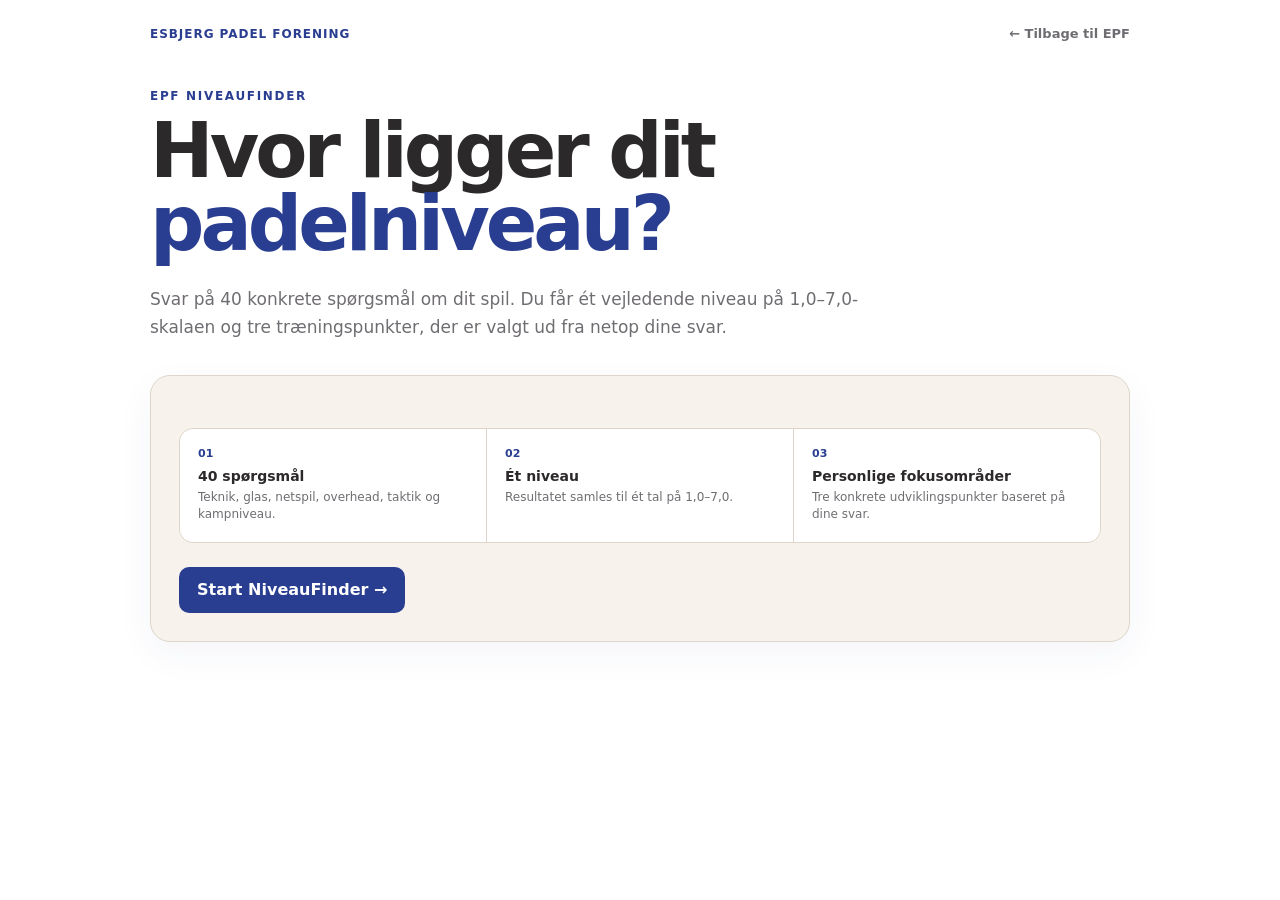
==== niveau/index.html @ 3cb54f44 "Add EPF NiveauFinder app shell" ====
<!doctype html>
<html lang="da">
<head>
  <meta charset="UTF-8">
  <meta name="viewport" content="width=device-width, initial-scale=1.0">
  <title>EPF NiveauFinder</title>
  <meta name="description" content="Find dit vejledende padelniveau på 1-7 skalaen og få personlige træningspunkter.">
  <style>
    :root{--ink:#2C292A;--navy:#2A3E91;--sky:#98B4DF;--cream:#F0ECE5;--sand:#D6CCBB;--soft:#F7F3EC;--line:#DDD5CA;--white:#fff;--muted:#706D72}
    *{box-sizing:border-box}html{scroll-behavior:smooth}body{margin:0;background:#fff;color:var(--ink);font-family:Inter,ui-sans-serif,system-ui,-apple-system,BlinkMacSystemFont,"Segoe UI",sans-serif}
    button,a{font:inherit}.shell{width:min(980px,calc(100% - 30px));margin:auto;padding:26px 0 50px}
    .topbar{display:flex;justify-content:space-between;align-items:center;gap:20px;margin-bottom:36px}.brand{font-weight:850;letter-spacing:.08em;color:var(--navy);font-size:12px;text-transform:uppercase}.back{color:var(--muted);text-decoration:none;font-size:13px;font-weight:700}
    .hero{padding:12px 0 34px}.kicker{margin:0 0 12px;color:var(--navy);font-size:12px;font-weight:850;letter-spacing:.14em;text-transform:uppercase}.hero h1{margin:0;max-width:820px;font-size:clamp(44px,7vw,76px);line-height:.96;letter-spacing:-.052em}.hero h1 span{display:block;color:var(--navy)}.intro{max-width:710px;margin:24px 0 0;color:var(--muted);font-size:17px;line-height:1.65}
    .start-card,.quiz-card,.result-card{background:var(--soft);border:1px solid var(--line);border-radius:20px;padding:28px;box-shadow:0 12px 36px rgba(42,62,145,.05)}
    .start-grid{display:grid;grid-template-columns:repeat(3,1fr);gap:1px;margin:24px 0;background:var(--line);border:1px solid var(--line);border-radius:14px;overflow:hidden}.start-grid>div{background:#fff;padding:18px}.num{display:block;color:var(--navy);font-size:11px;font-weight:850;margin-bottom:8px}.start-grid strong{display:block;font-size:14px;margin-bottom:5px}.start-grid p{margin:0;color:var(--muted);font-size:12px;line-height:1.45}
    .primary,.secondary{display:inline-flex;align-items:center;justify-content:center;min-height:46px;border-radius:10px;padding:0 18px;border:0;font-weight:800;cursor:pointer}.primary{background:var(--navy);color:#fff}.secondary{background:#fff;color:var(--ink);border:1px solid var(--line)}
    .quiz{display:none}.progress-head{display:flex;justify-content:space-between;gap:20px;align-items:center;margin-bottom:10px;color:var(--muted);font-size:12px;font-weight:750}.progress{height:7px;background:#E8E2D8;border-radius:999px;overflow:hidden;margin-bottom:26px}.progress>div{height:100%;background:var(--navy);width:0;transition:width .2s ease}.question-kicker{color:var(--navy);font-size:11px;font-weight:850;text-transform:uppercase;letter-spacing:.1em}.question{margin:7px 0 22px;font-size:clamp(24px,4vw,36px);line-height:1.15;letter-spacing:-.025em}.answers{display:grid;gap:9px}.answer{width:100%;text-align:left;padding:15px 16px;background:#fff;border:1px solid var(--line);border-radius:12px;color:var(--ink);font-size:14px;line-height:1.45;cursor:pointer;transition:.12s}.answer:hover{border-color:var(--sky);transform:translateY(-1px)}.answer.selected{border-color:var(--navy);box-shadow:0 0 0 2px rgba(42,62,145,.09);background:#F0F4FB}.quiz-nav{display:flex;justify-content:space-between;gap:10px;margin-top:22px}.quiz-nav button:disabled{opacity:.35;cursor:not-allowed}
    .result{display:none}.result-top{text-align:center;padding:10px 0 24px}.result-label{color:var(--navy);font-size:12px;font-weight:850;letter-spacing:.14em;text-transform:uppercase}.score{margin:7px 0 2px;font-size:clamp(76px,14vw,132px);line-height:.9;font-weight:900;letter-spacing:-.07em;color:var(--navy)}.score-sub{font-size:14px;color:var(--muted);font-weight:700}.result-title{font-size:28px;margin:22px 0 8px}.result-text{max-width:680px;margin:0 auto;color:var(--muted);line-height:1.65}
    .focus-title{margin:30px 0 12px;font-size:20px}.focus-list{display:grid;gap:10px}.focus{background:#fff;border:1px solid var(--line);border-radius:14px;padding:18px}.focus .num{margin-bottom:7px}.focus h3{margin:0 0 7px;font-size:16px}.focus p{margin:0;color:var(--muted);font-size:13px;line-height:1.55}.result-actions{display:flex;flex-wrap:wrap;gap:9px;margin-top:24px}.note{margin-top:16px;color:#8A8580;font-size:11px;line-height:1.5}
    @media(max-width:760px){.shell{width:min(100% - 20px,980px);padding-top:18px}.topbar{margin-bottom:22px}.hero{padding-top:4px}.intro{font-size:15px}.start-grid{grid-template-columns:1fr}.start-card,.quiz-card,.result-card{padding:20px}.quiz-nav{position:sticky;bottom:8px;background:rgba(247,243,236,.94);padding-top:10px}.result-actions{display:grid}.result-actions>*{width:100%}}
  </style>
</head>
<body>
  <main class="shell">
    <div class="topbar"><div class="brand">Esbjerg Padel Forening</div><a class="back" href="https://www.esbjergpadelforening.dk/">← Tilbage til EPF</a></div>

    <section id="introView">
      <div class="hero">
        <p class="kicker">EPF NIVEAUFINDER</p>
        <h1>Hvor ligger dit <span>padelniveau?</span></h1>
        <p class="intro">Svar på 40 konkrete spørgsmål om dit spil. Du får ét vejledende niveau på 1,0–7,0-skalaen og tre træningspunkter, der er valgt ud fra netop dine svar.</p>
      </div>
      <div class="start-card">
        <div class="start-grid">
          <div><span class="num">01</span><strong>40 spørgsmål</strong><p>Teknik, glas, netspil, overhead, taktik og kampniveau.</p></div>
          <div><span class="num">02</span><strong>Ét niveau</strong><p>Resultatet samles til ét tal på 1,0–7,0.</p></div>
          <div><span class="num">03</span><strong>Personlige fokusområder</strong><p>Tre konkrete udviklingspunkter baseret på dine svar.</p></div>
        </div>
        <button id="startBtn" class="primary">Start NiveauFinder →</button>
      </div>
    </section>

    <section id="quizView" class="quiz">
      <div class="quiz-card">
        <div class="progress-head"><span id="progressText">Spørgsmål 1 af 40</span><span id="progressPct">3%</span></div>
        <div class="progress"><div id="progressBar"></div></div>
        <div class="question-kicker" id="questionCategory"></div>
        <h2 class="question" id="questionText"></h2>
        <div class="answers" id="answers"></div>
        <div class="quiz-nav"><button id="prevBtn" class="secondary">← Tilbage</button><button id="nextBtn" class="primary" disabled>Næste →</button></div>
      </div>
    </section>

    <section id="resultView" class="result">
      <div class="result-card">
        <div class="result-top">
          <div class="result-label">Dit vejledende padelniveau</div>
          <div id="score" class="score">0,0</div>
          <div class="score-sub">ud af 7,0</div>
          <h2 id="resultTitle" class="result-title"></h2>
          <p id="resultText" class="result-text"></p>
        </div>
        <h3 class="focus-title">Dine vigtigste træningspunkter</h3>
        <div id="focusList" class="focus-list"></div>
        <div class="result-actions">
          <button id="restartBtn" class="secondary">Tag testen igen</button>
          <a class="primary" href="https://epf-turneringsfinder.vercel.app/">Find en turnering →</a>
        </div>
        <p class="note">NiveauFinder er vejledende og bygger på dine egne svar. Resultatet er ikke en officiel vurdering fra Dansk Padel Forbund og kan ikke erstatte en vurdering fra en træner.</p>
      </div>
    </section>
  </main>
  <script src="./app.js"></script>
</body>
</html>
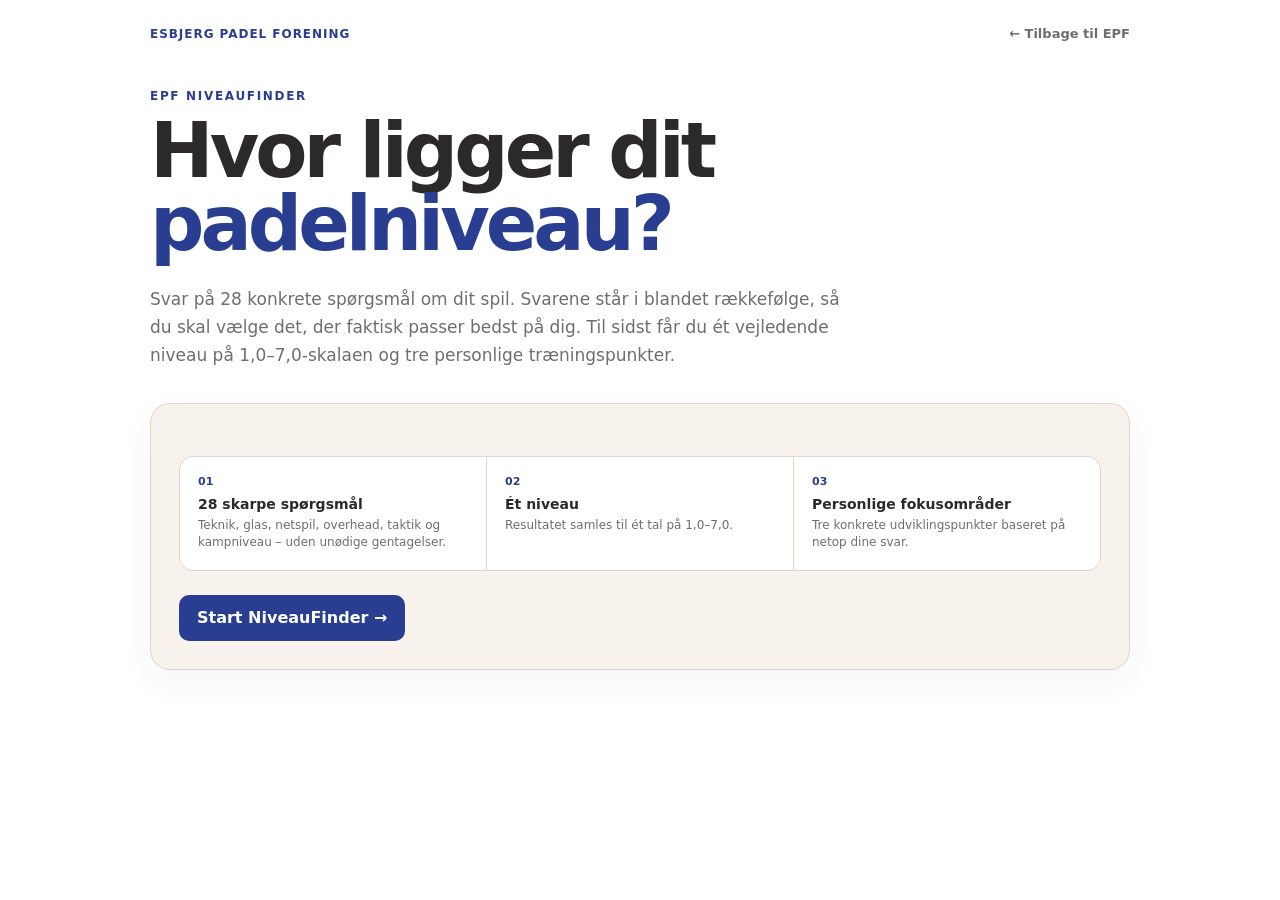
==== commit 09ca08d4: "Update NiveauFinder copy for shorter mixed-answer quiz" ====
--- a/niveau/index.html
+++ b/niveau/index.html
@@ -13,7 +13,7 @@
     .hero{padding:12px 0 34px}.kicker{margin:0 0 12px;color:var(--navy);font-size:12px;font-weight:850;letter-spacing:.14em;text-transform:uppercase}.hero h1{margin:0;max-width:820px;font-size:clamp(44px,7vw,76px);line-height:.96;letter-spacing:-.052em}.hero h1 span{display:block;color:var(--navy)}.intro{max-width:710px;margin:24px 0 0;color:var(--muted);font-size:17px;line-height:1.65}
     .start-card,.quiz-card,.result-card{background:var(--soft);border:1px solid var(--line);border-radius:20px;padding:28px;box-shadow:0 12px 36px rgba(42,62,145,.05)}
     .start-grid{display:grid;grid-template-columns:repeat(3,1fr);gap:1px;margin:24px 0;background:var(--line);border:1px solid var(--line);border-radius:14px;overflow:hidden}.start-grid>div{background:#fff;padding:18px}.num{display:block;color:var(--navy);font-size:11px;font-weight:850;margin-bottom:8px}.start-grid strong{display:block;font-size:14px;margin-bottom:5px}.start-grid p{margin:0;color:var(--muted);font-size:12px;line-height:1.45}
-    .primary,.secondary{display:inline-flex;align-items:center;justify-content:center;min-height:46px;border-radius:10px;padding:0 18px;border:0;font-weight:800;cursor:pointer}.primary{background:var(--navy);color:#fff}.secondary{background:#fff;color:var(--ink);border:1px solid var(--line)}
+    .primary,.secondary{display:inline-flex;align-items:center;justify-content:center;min-height:46px;border-radius:10px;padding:0 18px;border:0;font-weight:800;cursor:pointer;text-decoration:none}.primary{background:var(--navy);color:#fff}.secondary{background:#fff;color:var(--ink);border:1px solid var(--line)}
     .quiz{display:none}.progress-head{display:flex;justify-content:space-between;gap:20px;align-items:center;margin-bottom:10px;color:var(--muted);font-size:12px;font-weight:750}.progress{height:7px;background:#E8E2D8;border-radius:999px;overflow:hidden;margin-bottom:26px}.progress>div{height:100%;background:var(--navy);width:0;transition:width .2s ease}.question-kicker{color:var(--navy);font-size:11px;font-weight:850;text-transform:uppercase;letter-spacing:.1em}.question{margin:7px 0 22px;font-size:clamp(24px,4vw,36px);line-height:1.15;letter-spacing:-.025em}.answers{display:grid;gap:9px}.answer{width:100%;text-align:left;padding:15px 16px;background:#fff;border:1px solid var(--line);border-radius:12px;color:var(--ink);font-size:14px;line-height:1.45;cursor:pointer;transition:.12s}.answer:hover{border-color:var(--sky);transform:translateY(-1px)}.answer.selected{border-color:var(--navy);box-shadow:0 0 0 2px rgba(42,62,145,.09);background:#F0F4FB}.quiz-nav{display:flex;justify-content:space-between;gap:10px;margin-top:22px}.quiz-nav button:disabled{opacity:.35;cursor:not-allowed}
     .result{display:none}.result-top{text-align:center;padding:10px 0 24px}.result-label{color:var(--navy);font-size:12px;font-weight:850;letter-spacing:.14em;text-transform:uppercase}.score{margin:7px 0 2px;font-size:clamp(76px,14vw,132px);line-height:.9;font-weight:900;letter-spacing:-.07em;color:var(--navy)}.score-sub{font-size:14px;color:var(--muted);font-weight:700}.result-title{font-size:28px;margin:22px 0 8px}.result-text{max-width:680px;margin:0 auto;color:var(--muted);line-height:1.65}
     .focus-title{margin:30px 0 12px;font-size:20px}.focus-list{display:grid;gap:10px}.focus{background:#fff;border:1px solid var(--line);border-radius:14px;padding:18px}.focus .num{margin-bottom:7px}.focus h3{margin:0 0 7px;font-size:16px}.focus p{margin:0;color:var(--muted);font-size:13px;line-height:1.55}.result-actions{display:flex;flex-wrap:wrap;gap:9px;margin-top:24px}.note{margin-top:16px;color:#8A8580;font-size:11px;line-height:1.5}
@@ -28,13 +28,13 @@
       <div class="hero">
         <p class="kicker">EPF NIVEAUFINDER</p>
         <h1>Hvor ligger dit <span>padelniveau?</span></h1>
-        <p class="intro">Svar på 40 konkrete spørgsmål om dit spil. Du får ét vejledende niveau på 1,0–7,0-skalaen og tre træningspunkter, der er valgt ud fra netop dine svar.</p>
+        <p class="intro">Svar på 28 konkrete spørgsmål om dit spil. Svarene står i blandet rækkefølge, så du skal vælge det, der faktisk passer bedst på dig. Til sidst får du ét vejledende niveau på 1,0–7,0-skalaen og tre personlige træningspunkter.</p>
       </div>
       <div class="start-card">
         <div class="start-grid">
-          <div><span class="num">01</span><strong>40 spørgsmål</strong><p>Teknik, glas, netspil, overhead, taktik og kampniveau.</p></div>
+          <div><span class="num">01</span><strong>28 skarpe spørgsmål</strong><p>Teknik, glas, netspil, overhead, taktik og kampniveau – uden unødige gentagelser.</p></div>
           <div><span class="num">02</span><strong>Ét niveau</strong><p>Resultatet samles til ét tal på 1,0–7,0.</p></div>
-          <div><span class="num">03</span><strong>Personlige fokusområder</strong><p>Tre konkrete udviklingspunkter baseret på dine svar.</p></div>
+          <div><span class="num">03</span><strong>Personlige fokusområder</strong><p>Tre konkrete udviklingspunkter baseret på netop dine svar.</p></div>
         </div>
         <button id="startBtn" class="primary">Start NiveauFinder →</button>
       </div>
@@ -42,7 +42,7 @@
 
     <section id="quizView" class="quiz">
       <div class="quiz-card">
-        <div class="progress-head"><span id="progressText">Spørgsmål 1 af 40</span><span id="progressPct">3%</span></div>
+        <div class="progress-head"><span id="progressText">Spørgsmål 1 af 28</span><span id="progressPct">4%</span></div>
         <div class="progress"><div id="progressBar"></div></div>
         <div class="question-kicker" id="questionCategory"></div>
         <h2 class="question" id="questionText"></h2>
@@ -64,7 +64,7 @@
         <div id="focusList" class="focus-list"></div>
         <div class="result-actions">
           <button id="restartBtn" class="secondary">Tag testen igen</button>
-          <a class="primary" href="https://epf-turneringsfinder.vercel.app/">Find en turnering →</a>
+          <a id="tournamentLink" class="primary" href="https://epf-turneringsfinder.vercel.app/">Find turneringer →</a>
         </div>
         <p class="note">NiveauFinder er vejledende og bygger på dine egne svar. Resultatet er ikke en officiel vurdering fra Dansk Padel Forbund og kan ikke erstatte en vurdering fra en træner.</p>
       </div>
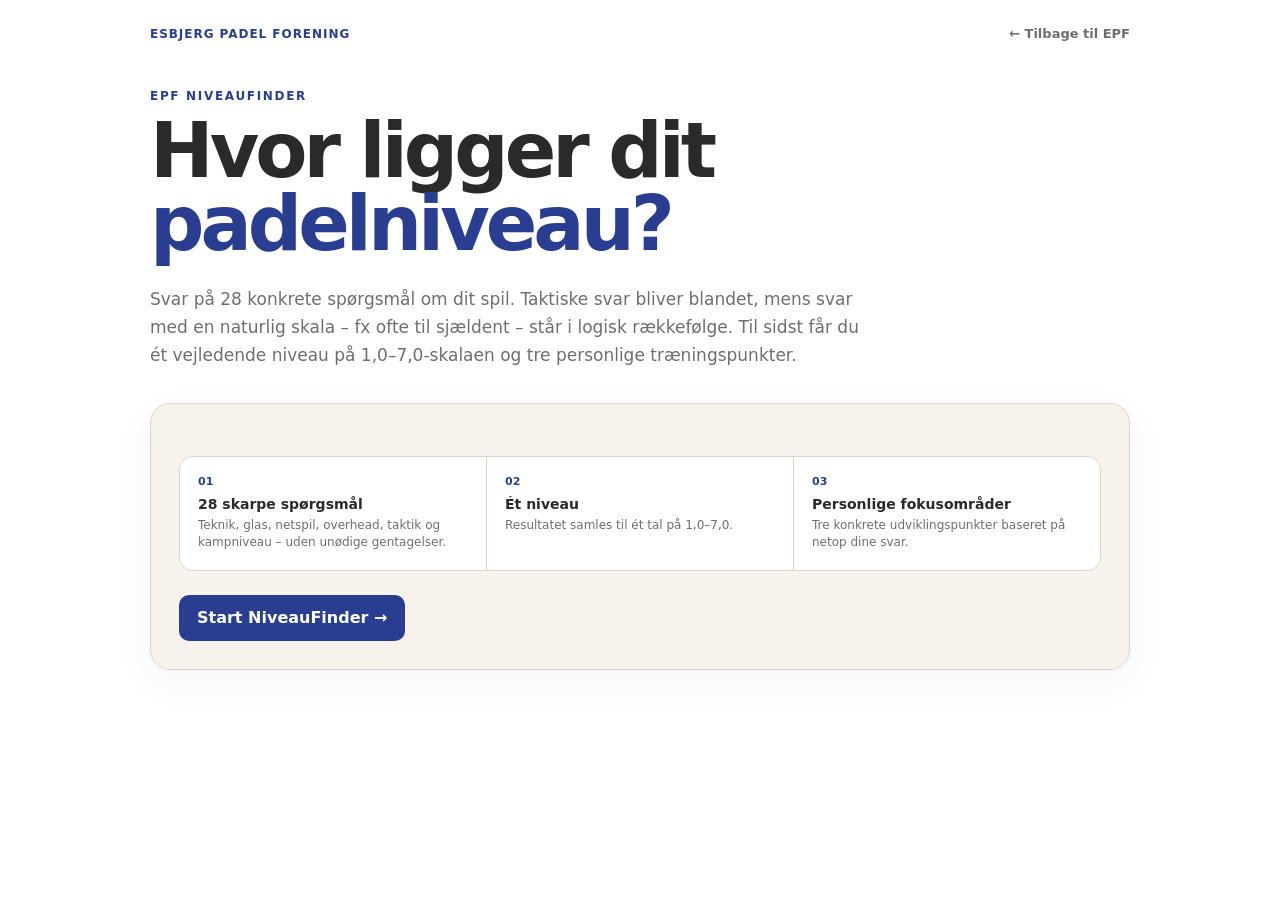
==== commit 8e55c67d: "Load ordered scale answers in NiveauFinder" ====
--- a/niveau/index.html
+++ b/niveau/index.html
@@ -28,7 +28,7 @@
       <div class="hero">
         <p class="kicker">EPF NIVEAUFINDER</p>
         <h1>Hvor ligger dit <span>padelniveau?</span></h1>
-        <p class="intro">Svar på 28 konkrete spørgsmål om dit spil. Svarene står i blandet rækkefølge, så du skal vælge det, der faktisk passer bedst på dig. Til sidst får du ét vejledende niveau på 1,0–7,0-skalaen og tre personlige træningspunkter.</p>
+        <p class="intro">Svar på 28 konkrete spørgsmål om dit spil. Taktiske svar bliver blandet, mens svar med en naturlig skala – fx ofte til sjældent – står i logisk rækkefølge. Til sidst får du ét vejledende niveau på 1,0–7,0-skalaen og tre personlige træningspunkter.</p>
       </div>
       <div class="start-card">
         <div class="start-grid">
@@ -71,5 +71,6 @@
     </section>
   </main>
   <script src="./app.js"></script>
+  <script src="./order.js"></script>
 </body>
 </html>
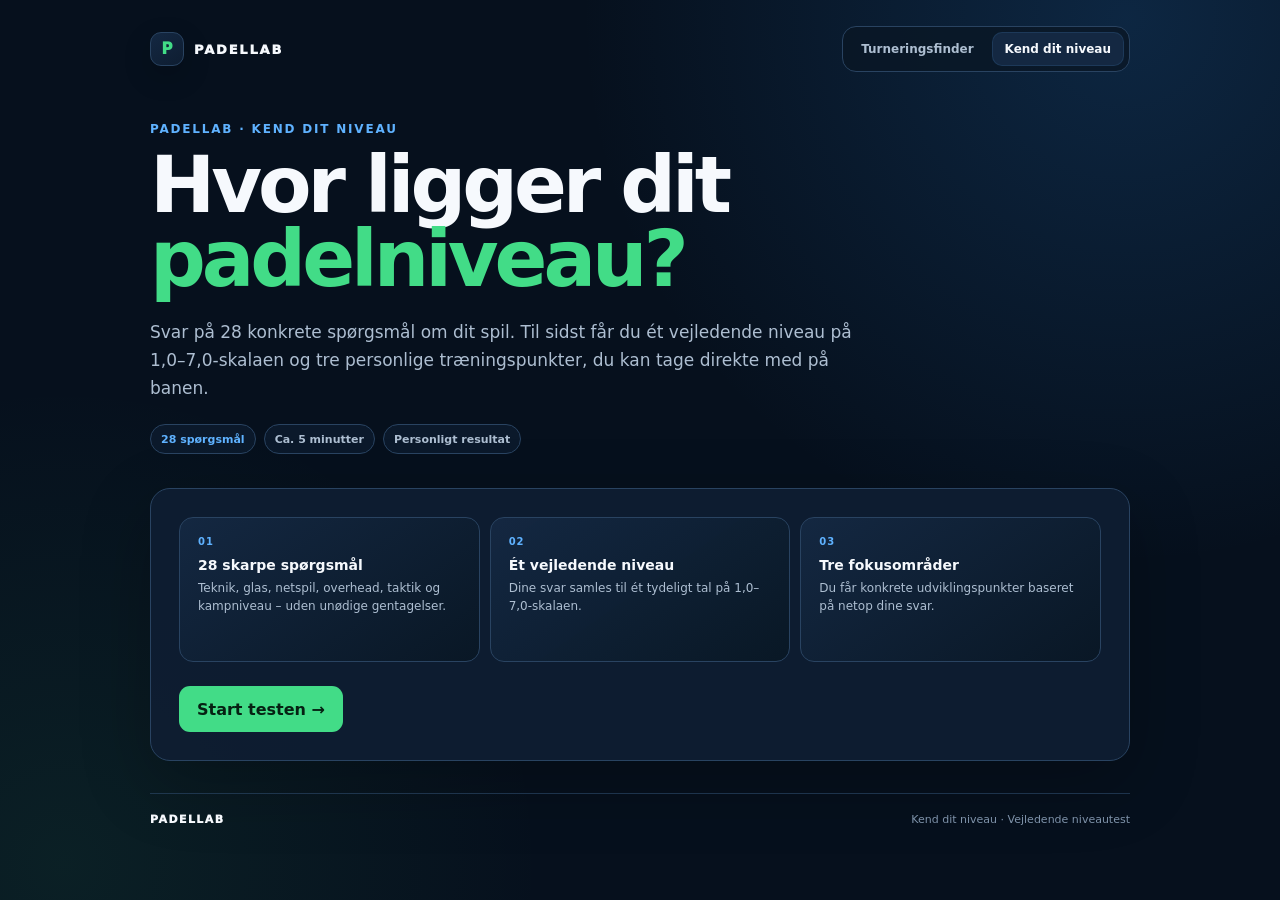
==== commit 438899bf: "Brand level finder as Padellab" ====
--- a/niveau/index.html
+++ b/niveau/index.html
@@ -3,40 +3,52 @@
 <head>
   <meta charset="UTF-8">
   <meta name="viewport" content="width=device-width, initial-scale=1.0">
-  <title>EPF NiveauFinder</title>
+  <title>Kend dit niveau | Padellab</title>
   <meta name="description" content="Find dit vejledende padelniveau på 1-7 skalaen og få personlige træningspunkter.">
+  <meta name="theme-color" content="#06101d">
   <style>
-    :root{--ink:#2C292A;--navy:#2A3E91;--sky:#98B4DF;--cream:#F0ECE5;--sand:#D6CCBB;--soft:#F7F3EC;--line:#DDD5CA;--white:#fff;--muted:#706D72}
-    *{box-sizing:border-box}html{scroll-behavior:smooth}body{margin:0;background:#fff;color:var(--ink);font-family:Inter,ui-sans-serif,system-ui,-apple-system,BlinkMacSystemFont,"Segoe UI",sans-serif}
-    button,a{font:inherit}.shell{width:min(980px,calc(100% - 30px));margin:auto;padding:26px 0 50px}
-    .topbar{display:flex;justify-content:space-between;align-items:center;gap:20px;margin-bottom:36px}.brand{font-weight:850;letter-spacing:.08em;color:var(--navy);font-size:12px;text-transform:uppercase}.back{color:var(--muted);text-decoration:none;font-size:13px;font-weight:700}
-    .hero{padding:12px 0 34px}.kicker{margin:0 0 12px;color:var(--navy);font-size:12px;font-weight:850;letter-spacing:.14em;text-transform:uppercase}.hero h1{margin:0;max-width:820px;font-size:clamp(44px,7vw,76px);line-height:.96;letter-spacing:-.052em}.hero h1 span{display:block;color:var(--navy)}.intro{max-width:710px;margin:24px 0 0;color:var(--muted);font-size:17px;line-height:1.65}
-    .start-card,.quiz-card,.result-card{background:var(--soft);border:1px solid var(--line);border-radius:20px;padding:28px;box-shadow:0 12px 36px rgba(42,62,145,.05)}
-    .start-grid{display:grid;grid-template-columns:repeat(3,1fr);gap:1px;margin:24px 0;background:var(--line);border:1px solid var(--line);border-radius:14px;overflow:hidden}.start-grid>div{background:#fff;padding:18px}.num{display:block;color:var(--navy);font-size:11px;font-weight:850;margin-bottom:8px}.start-grid strong{display:block;font-size:14px;margin-bottom:5px}.start-grid p{margin:0;color:var(--muted);font-size:12px;line-height:1.45}
-    .primary,.secondary{display:inline-flex;align-items:center;justify-content:center;min-height:46px;border-radius:10px;padding:0 18px;border:0;font-weight:800;cursor:pointer;text-decoration:none}.primary{background:var(--navy);color:#fff}.secondary{background:#fff;color:var(--ink);border:1px solid var(--line)}
-    .quiz{display:none}.progress-head{display:flex;justify-content:space-between;gap:20px;align-items:center;margin-bottom:10px;color:var(--muted);font-size:12px;font-weight:750}.progress{height:7px;background:#E8E2D8;border-radius:999px;overflow:hidden;margin-bottom:26px}.progress>div{height:100%;background:var(--navy);width:0;transition:width .2s ease}.question-kicker{color:var(--navy);font-size:11px;font-weight:850;text-transform:uppercase;letter-spacing:.1em}.question{margin:7px 0 22px;font-size:clamp(24px,4vw,36px);line-height:1.15;letter-spacing:-.025em}.answers{display:grid;gap:9px}.answer{width:100%;text-align:left;padding:15px 16px;background:#fff;border:1px solid var(--line);border-radius:12px;color:var(--ink);font-size:14px;line-height:1.45;cursor:pointer;transition:.12s}.answer:hover{border-color:var(--sky);transform:translateY(-1px)}.answer.selected{border-color:var(--navy);box-shadow:0 0 0 2px rgba(42,62,145,.09);background:#F0F4FB}.quiz-nav{display:flex;justify-content:space-between;gap:10px;margin-top:22px}.quiz-nav button:disabled{opacity:.35;cursor:not-allowed}
-    .result{display:none}.result-top{text-align:center;padding:10px 0 24px}.result-label{color:var(--navy);font-size:12px;font-weight:850;letter-spacing:.14em;text-transform:uppercase}.score{margin:7px 0 2px;font-size:clamp(76px,14vw,132px);line-height:.9;font-weight:900;letter-spacing:-.07em;color:var(--navy)}.score-sub{font-size:14px;color:var(--muted);font-weight:700}.result-title{font-size:28px;margin:22px 0 8px}.result-text{max-width:680px;margin:0 auto;color:var(--muted);line-height:1.65}
-    .focus-title{margin:30px 0 12px;font-size:20px}.focus-list{display:grid;gap:10px}.focus{background:#fff;border:1px solid var(--line);border-radius:14px;padding:18px}.focus .num{margin-bottom:7px}.focus h3{margin:0 0 7px;font-size:16px}.focus p{margin:0;color:var(--muted);font-size:13px;line-height:1.55}.result-actions{display:flex;flex-wrap:wrap;gap:9px;margin-top:24px}.note{margin-top:16px;color:#8A8580;font-size:11px;line-height:1.5}
-    @media(max-width:760px){.shell{width:min(100% - 20px,980px);padding-top:18px}.topbar{margin-bottom:22px}.hero{padding-top:4px}.intro{font-size:15px}.start-grid{grid-template-columns:1fr}.start-card,.quiz-card,.result-card{padding:20px}.quiz-nav{position:sticky;bottom:8px;background:rgba(247,243,236,.94);padding-top:10px}.result-actions{display:grid}.result-actions>*{width:100%}}
+    :root{color-scheme:dark;--bg:#06101d;--panel:#0e1d31;--panel2:#142842;--panel3:#091725;--line:#294361;--text:#f6f9fd;--muted:#adbed1;--blue:#5fb2ff;--green:#42dc87;--yellow:#ffc857;--shadow:0 22px 70px rgba(0,0,0,.24)}
+    *{box-sizing:border-box}html{scroll-behavior:smooth}body{margin:0;min-height:100vh;background:radial-gradient(circle at 88% 2%,rgba(35,110,183,.24),transparent 34rem),radial-gradient(circle at 5% 96%,rgba(66,220,135,.08),transparent 30rem),var(--bg);color:var(--text);font-family:Inter,ui-sans-serif,system-ui,-apple-system,BlinkMacSystemFont,"Segoe UI",sans-serif}
+    button,a{font:inherit}.shell{width:min(980px,calc(100% - 30px));margin:auto;padding:26px 0 54px}
+    .topbar{display:flex;justify-content:space-between;align-items:center;gap:24px;margin-bottom:42px}.brand{display:inline-flex;align-items:center;gap:10px;color:var(--text);font-size:13px;font-weight:950;letter-spacing:.14em;text-decoration:none}.brand-mark{display:grid;width:34px;height:34px;place-items:center;border:1px solid var(--line);border-radius:11px;background:linear-gradient(145deg,var(--panel2),var(--panel));color:var(--green);font-size:15px;letter-spacing:0;box-shadow:0 10px 28px rgba(0,0,0,.18)}.product-nav{display:flex;gap:5px;padding:5px;border:1px solid var(--line);border-radius:14px;background:rgba(9,23,37,.78)}.nav-link{padding:10px 13px;border-radius:10px;color:var(--muted);font-size:12px;font-weight:850;text-decoration:none;white-space:nowrap}.nav-link:hover{color:var(--text);background:rgba(95,178,255,.07)}.nav-link.active{background:var(--panel2);color:var(--text);box-shadow:inset 0 0 0 1px rgba(95,178,255,.12)}
+    .hero{padding:8px 0 34px}.kicker{margin:0 0 12px;color:var(--blue);font-size:12px;font-weight:900;letter-spacing:.15em;text-transform:uppercase}.hero h1{margin:0;max-width:820px;font-size:clamp(46px,7vw,78px);line-height:.95;letter-spacing:-.052em}.hero h1 span{display:block;color:var(--green)}.intro{max-width:720px;margin:22px 0 0;color:var(--muted);font-size:17px;line-height:1.65}.hero-meta{display:flex;flex-wrap:wrap;gap:8px;margin-top:22px}.hero-meta span{display:inline-flex;align-items:center;min-height:30px;padding:0 10px;border:1px solid var(--line);border-radius:999px;background:rgba(14,29,49,.7);color:var(--muted);font-size:11px;font-weight:800}.hero-meta span:first-child{color:var(--blue)}
+    .start-card,.quiz-card,.result-card{padding:28px;border:1px solid var(--line);border-radius:20px;background:rgba(14,29,49,.94);box-shadow:var(--shadow)}
+    .start-grid{display:grid;grid-template-columns:repeat(3,1fr);gap:10px;margin:0 0 24px}.start-grid>div{min-height:145px;padding:18px;border:1px solid var(--line);border-radius:14px;background:linear-gradient(145deg,rgba(20,40,66,.96),rgba(9,23,37,.98))}.num{display:block;margin-bottom:10px;color:var(--blue);font-size:10px;font-weight:900;letter-spacing:.1em}.start-grid strong{display:block;margin-bottom:6px;font-size:14px}.start-grid p{margin:0;color:var(--muted);font-size:12px;line-height:1.5}
+    .primary,.secondary{display:inline-flex;align-items:center;justify-content:center;min-height:46px;padding:0 18px;border-radius:11px;font-weight:900;cursor:pointer;text-decoration:none}.primary{border:0;background:var(--green);color:#062113}.primary:hover{filter:brightness(1.05)}.secondary{border:1px solid var(--line);background:#eaf3ff;color:#10213a}.secondary:hover{filter:brightness(1.03)}
+    .quiz{display:none}.progress-head{display:flex;justify-content:space-between;gap:20px;align-items:center;margin-bottom:10px;color:var(--muted);font-size:12px;font-weight:800}.progress{height:7px;margin-bottom:26px;border-radius:999px;background:#071321;overflow:hidden}.progress>div{width:0;height:100%;background:linear-gradient(90deg,var(--blue),var(--green));transition:width .2s ease}.question-kicker{color:var(--blue);font-size:10px;font-weight:900;letter-spacing:.11em;text-transform:uppercase}.question{margin:8px 0 22px;font-size:clamp(24px,4vw,36px);line-height:1.15;letter-spacing:-.025em}.answers{display:grid;gap:9px}.answer{width:100%;padding:15px 16px;border:1px solid var(--line);border-radius:12px;background:var(--panel3);color:var(--text);font-size:14px;line-height:1.45;text-align:left;cursor:pointer;transition:.12s}.answer:hover{border-color:#3d6287;transform:translateY(-1px)}.answer.selected{border-color:var(--blue);background:rgba(95,178,255,.12);box-shadow:0 0 0 2px rgba(95,178,255,.07)}.quiz-nav{display:flex;justify-content:space-between;gap:10px;margin-top:22px}.quiz-nav button:disabled{opacity:.35;cursor:not-allowed}
+    .result{display:none}.result-top{text-align:center;padding:10px 0 24px}.result-label{color:var(--blue);font-size:11px;font-weight:900;letter-spacing:.14em;text-transform:uppercase}.score{margin:8px 0 2px;color:var(--green);font-size:clamp(76px,14vw,132px);line-height:.9;font-weight:950;letter-spacing:-.07em}.score-sub{color:var(--muted);font-size:14px;font-weight:750}.result-title{margin:22px 0 8px;font-size:28px}.result-text{max-width:680px;margin:0 auto;color:var(--muted);line-height:1.65}.focus-title{margin:30px 0 12px;font-size:20px}.focus-list{display:grid;gap:10px}.focus{padding:18px;border:1px solid var(--line);border-radius:14px;background:var(--panel3)}.focus .num{margin-bottom:7px}.focus h3{margin:0 0 7px;font-size:16px}.focus p{margin:0;color:var(--muted);font-size:13px;line-height:1.55}.result-actions{display:flex;flex-wrap:wrap;gap:9px;margin-top:24px}.note{margin-top:17px;padding-top:15px;border-top:1px solid rgba(41,67,97,.75);color:#7f93aa;font-size:11px;line-height:1.55}
+    footer{display:flex;justify-content:space-between;gap:14px;margin-top:32px;padding-top:19px;border-top:1px solid rgba(41,67,97,.7);color:#7f93aa;font-size:11px}footer span:first-child{color:var(--text);font-weight:950;letter-spacing:.13em}
+    @media(max-width:760px){.shell{width:min(100% - 16px,980px);padding-top:14px}.topbar{align-items:flex-start;flex-direction:column;gap:15px;margin-bottom:24px}.product-nav{width:100%;overflow-x:auto}.nav-link{flex:1;text-align:center}.hero{padding-top:2px}.hero h1{font-size:43px}.intro{font-size:15px;line-height:1.58}.start-grid{grid-template-columns:1fr}.start-grid>div{min-height:0}.start-card,.quiz-card,.result-card{padding:18px;border-radius:16px}.quiz-nav{position:sticky;bottom:8px;padding-top:10px;background:linear-gradient(transparent,rgba(14,29,49,.98) 32%)}.result-actions{display:grid}.result-actions>*{width:100%}footer{align-items:flex-start;flex-direction:column;gap:6px}}
+    @media(max-width:430px){.hero h1{font-size:39px}.brand-mark{width:32px;height:32px}.nav-link{padding-left:9px;padding-right:9px;font-size:11px}.start-card,.quiz-card,.result-card{padding:15px}}
   </style>
 </head>
 <body>
   <main class="shell">
-    <div class="topbar"><div class="brand">Esbjerg Padel Forening</div><a class="back" href="https://www.esbjergpadelforening.dk/">← Tilbage til EPF</a></div>
+    <header class="topbar">
+      <a class="brand" href="/" aria-label="Padellab Turneringsfinder">
+        <span class="brand-mark">P</span>
+        <span>PADELLAB</span>
+      </a>
+      <nav class="product-nav" aria-label="Padellab værktøjer">
+        <a class="nav-link" href="/">Turneringsfinder</a>
+        <a class="nav-link active" href="/niveau/">Kend dit niveau</a>
+      </nav>
+    </header>
 
     <section id="introView">
       <div class="hero">
-        <p class="kicker">EPF NIVEAUFINDER</p>
+        <p class="kicker">PADELLAB · KEND DIT NIVEAU</p>
         <h1>Hvor ligger dit <span>padelniveau?</span></h1>
-        <p class="intro">Svar på 28 konkrete spørgsmål om dit spil. Taktiske svar bliver blandet, mens svar med en naturlig skala – fx ofte til sjældent – står i logisk rækkefølge. Til sidst får du ét vejledende niveau på 1,0–7,0-skalaen og tre personlige træningspunkter.</p>
+        <p class="intro">Svar på 28 konkrete spørgsmål om dit spil. Til sidst får du ét vejledende niveau på 1,0–7,0-skalaen og tre personlige træningspunkter, du kan tage direkte med på banen.</p>
+        <div class="hero-meta"><span>28 spørgsmål</span><span>Ca. 5 minutter</span><span>Personligt resultat</span></div>
       </div>
       <div class="start-card">
         <div class="start-grid">
           <div><span class="num">01</span><strong>28 skarpe spørgsmål</strong><p>Teknik, glas, netspil, overhead, taktik og kampniveau – uden unødige gentagelser.</p></div>
-          <div><span class="num">02</span><strong>Ét niveau</strong><p>Resultatet samles til ét tal på 1,0–7,0.</p></div>
-          <div><span class="num">03</span><strong>Personlige fokusområder</strong><p>Tre konkrete udviklingspunkter baseret på netop dine svar.</p></div>
+          <div><span class="num">02</span><strong>Ét vejledende niveau</strong><p>Dine svar samles til ét tydeligt tal på 1,0–7,0-skalaen.</p></div>
+          <div><span class="num">03</span><strong>Tre fokusområder</strong><p>Du får konkrete udviklingspunkter baseret på netop dine svar.</p></div>
         </div>
-        <button id="startBtn" class="primary">Start NiveauFinder →</button>
+        <button id="startBtn" class="primary">Start testen →</button>
       </div>
     </section>
 
@@ -64,11 +76,13 @@
         <div id="focusList" class="focus-list"></div>
         <div class="result-actions">
           <button id="restartBtn" class="secondary">Tag testen igen</button>
-          <a id="tournamentLink" class="primary" href="https://epf-turneringsfinder.vercel.app/">Find turneringer →</a>
+          <a id="tournamentLink" class="primary" href="/">Find turneringer →</a>
         </div>
-        <p class="note">NiveauFinder er vejledende og bygger på dine egne svar. Resultatet er ikke en officiel vurdering fra Dansk Padel Forbund og kan ikke erstatte en vurdering fra en træner.</p>
+        <p class="note">Padellabs niveautest er vejledende og bygger på dine egne svar. Resultatet er ikke en officiel vurdering fra Dansk Padel Forbund og kan ikke erstatte en vurdering fra en træner.</p>
       </div>
     </section>
+
+    <footer><span>PADELLAB</span><span>Kend dit niveau · Vejledende niveautest</span></footer>
   </main>
   <script src="./app.js"></script>
   <script src="./order.js"></script>
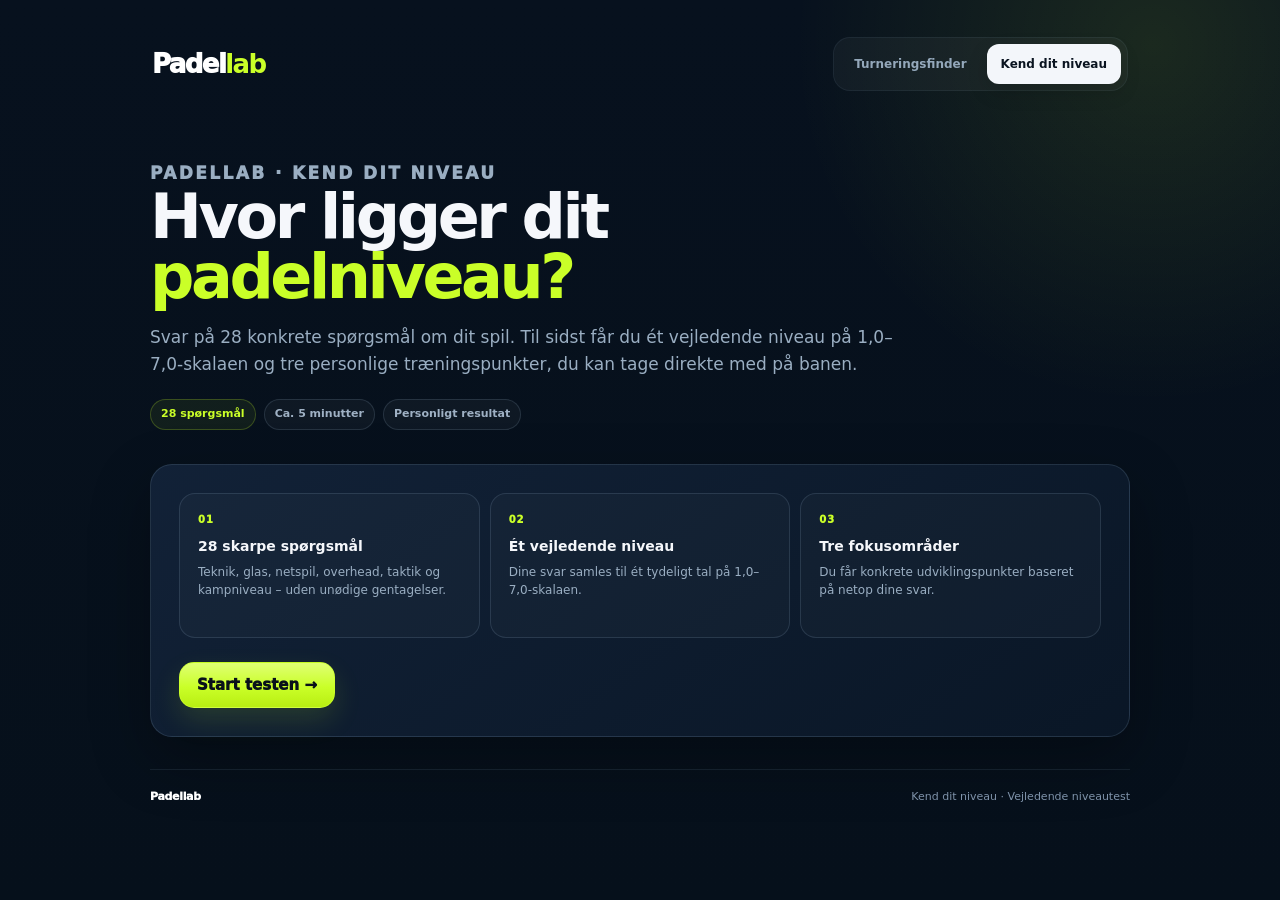
==== commit 82baa81b: "Use Padellab Check-in theme on level finder" ====
--- a/niveau/index.html
+++ b/niveau/index.html
@@ -5,29 +5,14 @@
   <meta name="viewport" content="width=device-width, initial-scale=1.0">
   <title>Kend dit niveau | Padellab</title>
   <meta name="description" content="Find dit vejledende padelniveau på 1-7 skalaen og få personlige træningspunkter.">
-  <meta name="theme-color" content="#06101d">
-  <style>
-    :root{color-scheme:dark;--bg:#06101d;--panel:#0e1d31;--panel2:#142842;--panel3:#091725;--line:#294361;--text:#f6f9fd;--muted:#adbed1;--blue:#5fb2ff;--green:#42dc87;--yellow:#ffc857;--shadow:0 22px 70px rgba(0,0,0,.24)}
-    *{box-sizing:border-box}html{scroll-behavior:smooth}body{margin:0;min-height:100vh;background:radial-gradient(circle at 88% 2%,rgba(35,110,183,.24),transparent 34rem),radial-gradient(circle at 5% 96%,rgba(66,220,135,.08),transparent 30rem),var(--bg);color:var(--text);font-family:Inter,ui-sans-serif,system-ui,-apple-system,BlinkMacSystemFont,"Segoe UI",sans-serif}
-    button,a{font:inherit}.shell{width:min(980px,calc(100% - 30px));margin:auto;padding:26px 0 54px}
-    .topbar{display:flex;justify-content:space-between;align-items:center;gap:24px;margin-bottom:42px}.brand{display:inline-flex;align-items:center;gap:10px;color:var(--text);font-size:13px;font-weight:950;letter-spacing:.14em;text-decoration:none}.brand-mark{display:grid;width:34px;height:34px;place-items:center;border:1px solid var(--line);border-radius:11px;background:linear-gradient(145deg,var(--panel2),var(--panel));color:var(--green);font-size:15px;letter-spacing:0;box-shadow:0 10px 28px rgba(0,0,0,.18)}.product-nav{display:flex;gap:5px;padding:5px;border:1px solid var(--line);border-radius:14px;background:rgba(9,23,37,.78)}.nav-link{padding:10px 13px;border-radius:10px;color:var(--muted);font-size:12px;font-weight:850;text-decoration:none;white-space:nowrap}.nav-link:hover{color:var(--text);background:rgba(95,178,255,.07)}.nav-link.active{background:var(--panel2);color:var(--text);box-shadow:inset 0 0 0 1px rgba(95,178,255,.12)}
-    .hero{padding:8px 0 34px}.kicker{margin:0 0 12px;color:var(--blue);font-size:12px;font-weight:900;letter-spacing:.15em;text-transform:uppercase}.hero h1{margin:0;max-width:820px;font-size:clamp(46px,7vw,78px);line-height:.95;letter-spacing:-.052em}.hero h1 span{display:block;color:var(--green)}.intro{max-width:720px;margin:22px 0 0;color:var(--muted);font-size:17px;line-height:1.65}.hero-meta{display:flex;flex-wrap:wrap;gap:8px;margin-top:22px}.hero-meta span{display:inline-flex;align-items:center;min-height:30px;padding:0 10px;border:1px solid var(--line);border-radius:999px;background:rgba(14,29,49,.7);color:var(--muted);font-size:11px;font-weight:800}.hero-meta span:first-child{color:var(--blue)}
-    .start-card,.quiz-card,.result-card{padding:28px;border:1px solid var(--line);border-radius:20px;background:rgba(14,29,49,.94);box-shadow:var(--shadow)}
-    .start-grid{display:grid;grid-template-columns:repeat(3,1fr);gap:10px;margin:0 0 24px}.start-grid>div{min-height:145px;padding:18px;border:1px solid var(--line);border-radius:14px;background:linear-gradient(145deg,rgba(20,40,66,.96),rgba(9,23,37,.98))}.num{display:block;margin-bottom:10px;color:var(--blue);font-size:10px;font-weight:900;letter-spacing:.1em}.start-grid strong{display:block;margin-bottom:6px;font-size:14px}.start-grid p{margin:0;color:var(--muted);font-size:12px;line-height:1.5}
-    .primary,.secondary{display:inline-flex;align-items:center;justify-content:center;min-height:46px;padding:0 18px;border-radius:11px;font-weight:900;cursor:pointer;text-decoration:none}.primary{border:0;background:var(--green);color:#062113}.primary:hover{filter:brightness(1.05)}.secondary{border:1px solid var(--line);background:#eaf3ff;color:#10213a}.secondary:hover{filter:brightness(1.03)}
-    .quiz{display:none}.progress-head{display:flex;justify-content:space-between;gap:20px;align-items:center;margin-bottom:10px;color:var(--muted);font-size:12px;font-weight:800}.progress{height:7px;margin-bottom:26px;border-radius:999px;background:#071321;overflow:hidden}.progress>div{width:0;height:100%;background:linear-gradient(90deg,var(--blue),var(--green));transition:width .2s ease}.question-kicker{color:var(--blue);font-size:10px;font-weight:900;letter-spacing:.11em;text-transform:uppercase}.question{margin:8px 0 22px;font-size:clamp(24px,4vw,36px);line-height:1.15;letter-spacing:-.025em}.answers{display:grid;gap:9px}.answer{width:100%;padding:15px 16px;border:1px solid var(--line);border-radius:12px;background:var(--panel3);color:var(--text);font-size:14px;line-height:1.45;text-align:left;cursor:pointer;transition:.12s}.answer:hover{border-color:#3d6287;transform:translateY(-1px)}.answer.selected{border-color:var(--blue);background:rgba(95,178,255,.12);box-shadow:0 0 0 2px rgba(95,178,255,.07)}.quiz-nav{display:flex;justify-content:space-between;gap:10px;margin-top:22px}.quiz-nav button:disabled{opacity:.35;cursor:not-allowed}
-    .result{display:none}.result-top{text-align:center;padding:10px 0 24px}.result-label{color:var(--blue);font-size:11px;font-weight:900;letter-spacing:.14em;text-transform:uppercase}.score{margin:8px 0 2px;color:var(--green);font-size:clamp(76px,14vw,132px);line-height:.9;font-weight:950;letter-spacing:-.07em}.score-sub{color:var(--muted);font-size:14px;font-weight:750}.result-title{margin:22px 0 8px;font-size:28px}.result-text{max-width:680px;margin:0 auto;color:var(--muted);line-height:1.65}.focus-title{margin:30px 0 12px;font-size:20px}.focus-list{display:grid;gap:10px}.focus{padding:18px;border:1px solid var(--line);border-radius:14px;background:var(--panel3)}.focus .num{margin-bottom:7px}.focus h3{margin:0 0 7px;font-size:16px}.focus p{margin:0;color:var(--muted);font-size:13px;line-height:1.55}.result-actions{display:flex;flex-wrap:wrap;gap:9px;margin-top:24px}.note{margin-top:17px;padding-top:15px;border-top:1px solid rgba(41,67,97,.75);color:#7f93aa;font-size:11px;line-height:1.55}
-    footer{display:flex;justify-content:space-between;gap:14px;margin-top:32px;padding-top:19px;border-top:1px solid rgba(41,67,97,.7);color:#7f93aa;font-size:11px}footer span:first-child{color:var(--text);font-weight:950;letter-spacing:.13em}
-    @media(max-width:760px){.shell{width:min(100% - 16px,980px);padding-top:14px}.topbar{align-items:flex-start;flex-direction:column;gap:15px;margin-bottom:24px}.product-nav{width:100%;overflow-x:auto}.nav-link{flex:1;text-align:center}.hero{padding-top:2px}.hero h1{font-size:43px}.intro{font-size:15px;line-height:1.58}.start-grid{grid-template-columns:1fr}.start-grid>div{min-height:0}.start-card,.quiz-card,.result-card{padding:18px;border-radius:16px}.quiz-nav{position:sticky;bottom:8px;padding-top:10px;background:linear-gradient(transparent,rgba(14,29,49,.98) 32%)}.result-actions{display:grid}.result-actions>*{width:100%}footer{align-items:flex-start;flex-direction:column;gap:6px}}
-    @media(max-width:430px){.hero h1{font-size:39px}.brand-mark{width:32px;height:32px}.nav-link{padding-left:9px;padding-right:9px;font-size:11px}.start-card,.quiz-card,.result-card{padding:15px}}
-  </style>
+  <meta name="theme-color" content="#07111e">
+  <link rel="stylesheet" href="/checkin-theme.css">
 </head>
 <body>
   <main class="shell">
     <header class="topbar">
       <a class="brand" href="/" aria-label="Padellab Turneringsfinder">
-        <span class="brand-mark">P</span>
-        <span>PADELLAB</span>
+        <span class="brand-word">Padel<b>lab</b></span>
       </a>
       <nav class="product-nav" aria-label="Padellab værktøjer">
         <a class="nav-link" href="/">Turneringsfinder</a>
@@ -82,9 +67,9 @@
       </div>
     </section>
 
-    <footer><span>PADELLAB</span><span>Kend dit niveau · Vejledende niveautest</span></footer>
+    <footer><span>Padellab</span><span>Kend dit niveau · Vejledende niveautest</span></footer>
   </main>
   <script src="./app.js"></script>
   <script src="./order.js"></script>
 </body>
-</html>+</html>
--- a/checkin-theme.css
+++ b/checkin-theme.css
@@ -0,0 +1,19 @@
+:root{color-scheme:dark;--bg:#07111e;--deep:#050c15;--panel:#0d1a2b;--panel2:#122238;--text:#f5f7fb;--muted:#9aaec2;--line:rgba(158,183,211,.16);--lime:#caff28;--danger:#ff8181;--shadow:0 22px 60px rgba(0,0,0,.3)}
+*{box-sizing:border-box}html{scroll-behavior:smooth;background:var(--deep)}body{margin:0;min-height:100vh;background:radial-gradient(circle at 90% 5%,rgba(202,255,40,.10),transparent 25%),linear-gradient(180deg,#07111e,#06101b);color:var(--text);font:15px/1.5 Inter,system-ui,-apple-system,"Segoe UI",Arial,sans-serif}button,input{font:inherit}button{cursor:pointer;-webkit-tap-highlight-color:transparent}a{color:inherit}
+.app-shell{width:min(1080px,calc(100% - 32px));margin:auto;padding:28px 0 68px}.shell{width:min(980px,calc(100% - 32px));margin:auto;padding:28px 0 68px}
+.topbar{min-height:72px;display:flex;align-items:center;justify-content:space-between;gap:18px;margin-bottom:34px;padding:0 2px}.brand{display:inline-flex;align-items:center;color:#fff;text-decoration:none}.brand-word{font-size:26px;font-weight:1000;letter-spacing:-.06em}.brand-word b{color:var(--lime)}
+.product-nav{display:flex;gap:6px;padding:6px;border:1px solid rgba(158,183,211,.08);border-radius:17px;background:rgba(255,255,255,.04)}.nav-link{padding:11px 14px;border-radius:12px;color:#94a8bb;font-size:12px;font-weight:900;text-decoration:none;white-space:nowrap}.nav-link:hover{color:#fff}.nav-link.active{background:#f3f6fa;color:#0a1420;box-shadow:0 8px 20px rgba(0,0,0,.16)}
+.hero{padding:8px 0 34px}.eyebrow,.kicker{margin:0 0 10px;color:var(--lime);font-size:11px;font-weight:950;letter-spacing:.14em;text-transform:uppercase}.hero h1{max-width:900px;margin:0;font-size:clamp(42px,6vw,62px);line-height:.96;letter-spacing:-.055em}.shell .hero h1{max-width:820px}.hero h1 span{display:block;color:var(--lime)}.hero p,.intro{max-width:760px;margin:18px 0 0;color:var(--muted);font-size:17px;line-height:1.6}.hero-meta{display:flex;flex-wrap:wrap;gap:8px;margin-top:20px}.hero-meta span{display:inline-flex;align-items:center;min-height:31px;padding:0 10px;border:1px solid var(--line);border-radius:999px;background:rgba(255,255,255,.035);color:#9fb1c4;font-size:11px;font-weight:900}.hero-meta span:first-child{border-color:rgba(202,255,40,.22);background:rgba(202,255,40,.06);color:var(--lime)}
+.toolbar,.start-card,.quiz-card,.result-card{background:linear-gradient(145deg,rgba(18,34,56,.98),rgba(10,23,39,.98));border:1px solid var(--line);border-radius:22px;box-shadow:var(--shadow)}.toolbar{padding:22px}.start-card,.quiz-card,.result-card{padding:28px}
+.search-wrap{position:relative}.search-icon{position:absolute;left:15px;top:50%;transform:translateY(-52%);color:var(--lime);font-size:23px;pointer-events:none}.search-wrap input,input[type=date]{width:100%;padding:14px 15px;color:#f4f7fb;background:rgba(255,255,255,.045);border:1px solid var(--line);border-radius:14px;outline:none}.search-wrap input{height:50px;padding-left:45px}.search-wrap input::placeholder{color:#7890a6}.search-wrap input:focus,input[type=date]:focus{border-color:rgba(202,255,40,.5);box-shadow:0 0 0 4px rgba(202,255,40,.07)}
+.filters-grid{display:grid;grid-template-columns:1.15fr .75fr;gap:16px 22px;margin-top:18px}.filter-label,.date-filter label span{display:block;margin-bottom:7px;color:#9fb1c4;font-size:11px;letter-spacing:.11em;text-transform:uppercase;font-weight:900}.chips{display:flex;flex-wrap:wrap;gap:7px}.chip{min-height:36px;padding:0 12px;border:1px solid var(--line);border-radius:12px;background:rgba(255,255,255,.035);color:#aebfd0;font-size:12px;font-weight:900;transition:.14s ease}.chip:hover{border-color:rgba(202,255,40,.25);color:#eef5fb}.chip.active{background:rgba(202,255,40,.11);border-color:rgba(202,255,40,.42);color:var(--lime);box-shadow:0 7px 18px rgba(202,255,40,.07)}.region-block{grid-column:1/-1}.date-filter{display:flex;gap:9px}.date-filter label{width:168px}.date-filter input{height:42px;padding:0 11px}.reset-btn{align-self:end;justify-self:end;min-height:42px;padding:9px 14px;border:1px solid var(--line);border-radius:12px;background:rgba(255,255,255,.045);color:#eef4fb;font-size:12px;font-weight:900;box-shadow:none}.reset-btn:hover{border-color:rgba(202,255,40,.25);color:#fff}
+.summary-row{display:flex;justify-content:space-between;align-items:center;gap:15px;padding:16px 3px 10px}.summary-row strong{color:#fff;font-size:14px}.level-cta{color:var(--muted);font-size:12px;font-weight:800;text-decoration:none}.level-cta span{color:var(--lime);font-weight:950}.level-cta:hover span{text-decoration:underline}.tournament-list{display:grid;gap:11px}
+.tournament-card{position:relative;display:grid;grid-template-columns:minmax(0,1.35fr) minmax(350px,.92fr) auto;gap:21px;align-items:center;min-height:146px;padding:20px;border:1px solid var(--line);border-radius:20px;background:linear-gradient(145deg,rgba(18,34,56,.98),rgba(10,23,39,.98));box-shadow:0 18px 42px rgba(0,0,0,.18);overflow:hidden}.tournament-card::after{content:"";position:absolute;width:150px;height:150px;right:-86px;bottom:-96px;border:18px solid rgba(202,255,40,.035);border-radius:999px;pointer-events:none}.tournament-card>div:first-child{position:relative;z-index:1;min-width:0}.tournament-title{margin:0 0 12px;color:#fff;font-size:18px;line-height:1.24;display:-webkit-box;-webkit-line-clamp:2;-webkit-box-orient:vertical;overflow:hidden}.place-grid{display:flex;flex-wrap:nowrap;gap:8px;min-width:0;overflow:hidden}.place-pill{display:inline-flex;min-width:0;max-width:60%;padding:7px 10px;border:1px solid var(--line);border-radius:11px;background:rgba(255,255,255,.035)}.place-pill.city{max-width:34%;background:rgba(202,255,40,.045);border-color:rgba(202,255,40,.16)}.place-pill>div{min-width:0}.place-label,.info-label{display:block;margin-bottom:2px;color:#7890a6;font-size:9px;font-weight:950;letter-spacing:.08em;text-transform:uppercase}.place-value,.info-value{display:block;color:#f4f7fb;font-size:12px;font-weight:850;white-space:nowrap;overflow:hidden;text-overflow:ellipsis}.info-grid{position:relative;z-index:1;display:grid;grid-template-columns:1fr 1fr;gap:11px 18px;align-content:center}.info-label{margin-bottom:3px}.region-value{display:inline-flex;padding:5px 9px;border:1px solid rgba(202,255,40,.18);border-radius:999px;background:rgba(202,255,40,.06);color:var(--lime);font-size:10px;font-weight:950;white-space:nowrap}.card-action,.primary{display:inline-flex;align-items:center;justify-content:center;min-height:46px;border:1px solid rgba(202,255,40,.7);border-radius:15px;padding:11px 17px;background:linear-gradient(180deg,#dfff74,var(--lime) 55%,#b8ee12);color:#09111a;font-weight:950;text-decoration:none;box-shadow:0 12px 28px rgba(202,255,40,.13)}.card-action{position:relative;z-index:1;min-width:134px;min-height:42px;padding:9px 14px;font-size:12px;white-space:nowrap}.card-action:hover,.primary:hover{filter:brightness(1.05)}.empty{padding:34px 20px;border:1px solid var(--line);border-radius:20px;background:linear-gradient(145deg,rgba(18,34,56,.98),rgba(10,23,39,.98));color:var(--muted);text-align:center}
+.pagination{display:flex;justify-content:center;align-items:center;flex-wrap:wrap;gap:7px;margin:20px 0 24px}.page-btn{min-width:39px;height:39px;padding:0 12px;border:1px solid var(--line);border-radius:11px;background:rgba(255,255,255,.025);color:#aebfd0;font-size:12px;font-weight:900}.page-btn:hover:not(:disabled){border-color:rgba(202,255,40,.25);color:#fff}.page-btn.active{background:rgba(202,255,40,.11);border-color:rgba(202,255,40,.42);color:var(--lime)}.page-btn:disabled{opacity:.35;cursor:default}.page-dots{padding:0 2px;color:#71889e}
+footer{display:flex;justify-content:space-between;gap:14px;margin-top:32px;padding-top:19px;border-top:1px solid rgba(158,183,211,.10);color:#7f93aa;font-size:11px}footer span:first-child{color:#fff;font-weight:1000;letter-spacing:-.03em}
+.start-grid{display:grid;grid-template-columns:repeat(3,1fr);gap:10px;margin:0 0 24px}.start-grid>div{min-height:145px;padding:18px;border:1px solid var(--line);border-radius:16px;background:rgba(255,255,255,.025)}.num{display:block;margin-bottom:9px;color:var(--lime);font-size:10px;font-weight:950;letter-spacing:.1em}.start-grid strong{display:block;margin-bottom:6px;font-size:14px}.start-grid p{margin:0;color:var(--muted);font-size:12px;line-height:1.5}.secondary{display:inline-flex;align-items:center;justify-content:center;min-height:46px;padding:0 18px;border:1px solid var(--line);border-radius:13px;background:rgba(255,255,255,.045);color:#eef4fb;font-weight:900;cursor:pointer;text-decoration:none;box-shadow:none}.secondary:hover{border-color:rgba(202,255,40,.25);color:#fff}
+.quiz,.result{display:none}.progress-head{display:flex;justify-content:space-between;gap:20px;align-items:center;margin-bottom:10px;color:var(--muted);font-size:12px;font-weight:800}.progress{height:7px;margin-bottom:26px;border-radius:999px;background:rgba(255,255,255,.08);overflow:hidden}.progress>div{width:0;height:100%;background:linear-gradient(90deg,var(--lime),#85ffba);box-shadow:0 0 16px rgba(202,255,40,.25);transition:width .2s ease}.question-kicker,.result-label{color:var(--lime);font-size:10px;font-weight:950;letter-spacing:.13em;text-transform:uppercase}.question{margin:8px 0 22px;font-size:clamp(24px,4vw,36px);line-height:1.15;letter-spacing:-.025em}.answers{display:grid;gap:9px}.answer{width:100%;padding:15px 16px;border:1px solid var(--line);border-radius:14px;background:rgba(255,255,255,.035);color:#f4f7fb;font-size:14px;line-height:1.45;text-align:left;cursor:pointer;transition:.12s}.answer:hover{border-color:rgba(202,255,40,.25);background:rgba(202,255,40,.04)}.answer.selected{border-color:rgba(202,255,40,.42);background:rgba(202,255,40,.10);color:#fff;box-shadow:0 0 0 3px rgba(202,255,40,.06)}.quiz-nav{display:flex;justify-content:space-between;gap:10px;margin-top:22px}.quiz-nav button:disabled{opacity:.35;cursor:not-allowed}.result-top{text-align:center;padding:10px 0 24px}.score{margin:8px 0 2px;color:var(--lime);font-size:clamp(76px,14vw,132px);line-height:.9;font-weight:1000;letter-spacing:-.07em}.score-sub{color:var(--muted);font-size:14px;font-weight:800}.result-title{margin:22px 0 8px;font-size:28px}.result-text{max-width:680px;margin:0 auto;color:var(--muted);line-height:1.65}.focus-title{margin:30px 0 12px;font-size:20px}.focus-list{display:grid;gap:10px}.focus{padding:18px;border:1px solid var(--line);border-radius:15px;background:rgba(255,255,255,.025)}.focus .num{margin-bottom:7px}.focus h3{margin:0 0 7px;font-size:16px}.focus p{margin:0;color:var(--muted);font-size:13px;line-height:1.55}.result-actions{display:flex;flex-wrap:wrap;gap:9px;margin-top:24px}.note{margin-top:17px;padding-top:15px;border-top:1px solid rgba(158,183,211,.10);color:#7f93aa;font-size:11px;line-height:1.55}
+@media(max-width:999px){.app-shell{width:min(100% - 22px,1080px)}.filters-grid{grid-template-columns:1fr 1fr;gap:14px 16px}.region-block{grid-column:1/-1}.date-filter{grid-column:1/-1}.reset-btn{justify-self:start}.tournament-card{grid-template-columns:minmax(0,1fr) auto;gap:15px 18px;padding:18px}.info-grid{grid-column:1/-1;grid-template-columns:repeat(3,minmax(0,1fr));gap:10px 14px}.card-action{grid-column:2;grid-row:1;align-self:center}}
+@media(max-width:760px){.app-shell,.shell{width:min(100% - 26px,1080px);padding:18px 0 54px}.topbar{align-items:flex-start;flex-direction:column;gap:12px;margin-bottom:24px}.brand-word{font-size:24px}.product-nav{width:100%;overflow-x:auto}.nav-link{flex:1;text-align:center}.hero{padding:2px 0 27px}.hero h1{font-size:42px}.hero p,.intro{font-size:15px;line-height:1.58}.toolbar,.start-card,.quiz-card,.result-card{padding:19px;border-radius:19px}.filters-grid{grid-template-columns:1fr;gap:13px;margin-top:14px}.region-block,.date-filter{grid-column:auto}.date-filter{display:grid;grid-template-columns:1fr 1fr}.date-filter label{width:auto}.reset-btn{width:100%;justify-self:stretch}.chip{min-height:34px;padding:0 10px;font-size:11px}.summary-row{align-items:flex-start;flex-direction:column;gap:4px;padding:14px 2px 9px}.tournament-card{grid-template-columns:1fr;gap:12px;min-height:0;padding:16px}.place-grid{gap:6px}.place-pill{max-width:64%;padding:6px 8px}.place-pill.city{max-width:34%}.info-grid{grid-column:auto;grid-template-columns:1fr 1fr;gap:9px 12px}.card-action{grid-column:auto;grid-row:auto;width:100%;min-height:42px}.pagination{gap:5px;margin:16px 0 20px}.page-btn{height:37px;min-width:34px;padding:0 8px;font-size:11px}.page-btn.page-nav{flex:1 1 42%;max-width:150px}.start-grid{grid-template-columns:1fr}.start-grid>div{min-height:0}.quiz-nav{position:sticky;bottom:8px;padding-top:10px;background:linear-gradient(transparent,rgba(13,26,43,.98) 32%)}.result-actions{display:grid}.result-actions>*{width:100%}footer{align-items:flex-start;flex-direction:column;gap:6px}}
+@media(max-width:430px){.date-filter{grid-template-columns:1fr}.hero h1{font-size:39px}.nav-link{padding-left:9px;padding-right:9px;font-size:11px}.page-btn{min-width:32px;padding:0 7px}}
+html.embed-mode,body.embed-mode{background:transparent!important}body.embed-mode .app-shell{width:100%;max-width:none;padding:0 0 18px}body.embed-mode .topbar,body.embed-mode .hero,body.embed-mode footer{display:none!important}body.embed-mode .toolbar{margin-top:0;box-shadow:none}body.embed-mode .summary-row{padding-left:2px;padding-right:2px}body.embed-mode .tournament-card{box-shadow:none}
